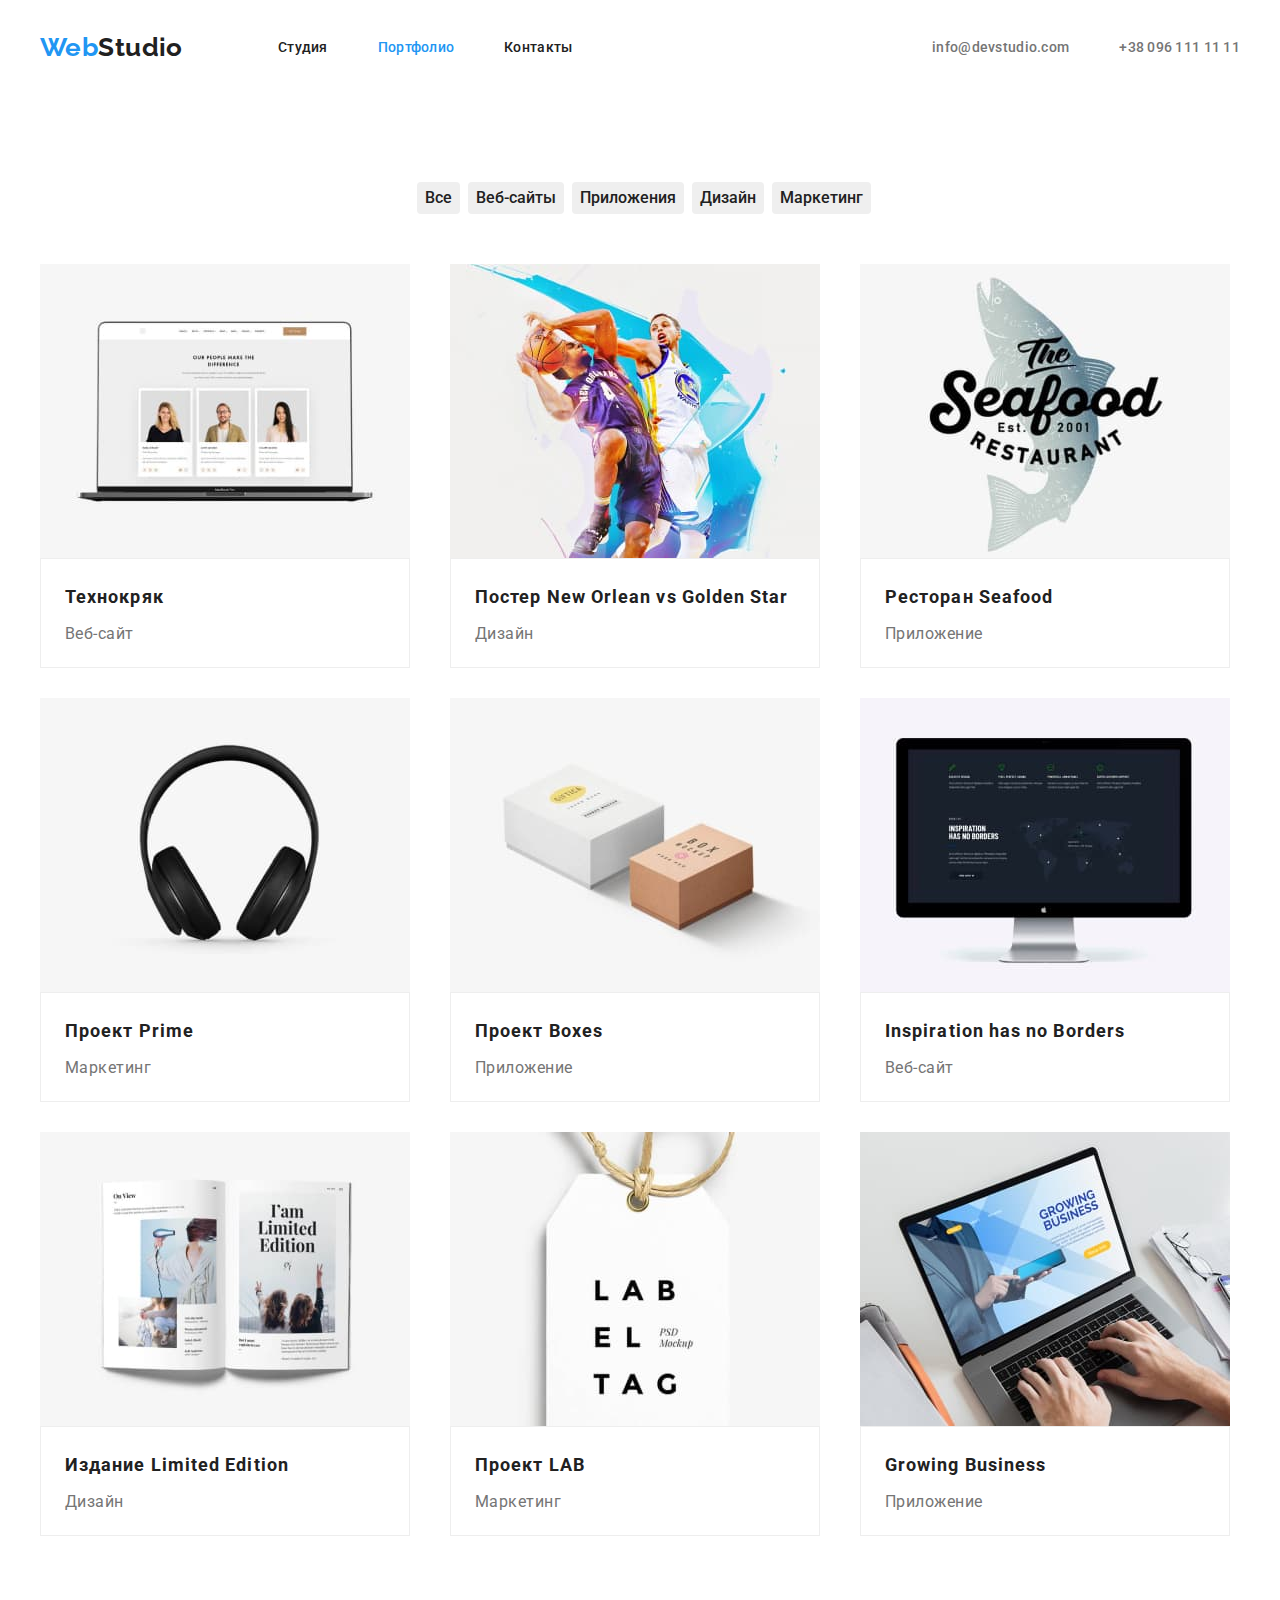
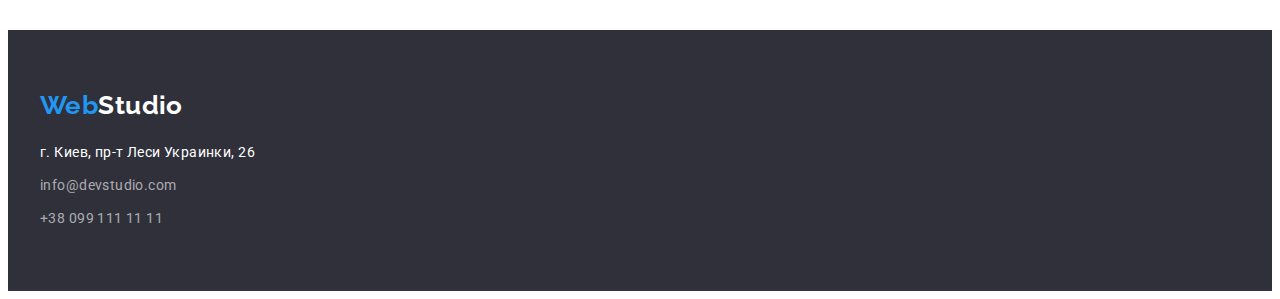
==== portfolio.html @ 16b6916d "changes css and html" ====
<!DOCTYPE html>
<html lang="ru">
  <head>
    <meta charset="utf-8" />
    <meta name="viewport" content="widht=device-widht, initial-scale=1.0" />
    <title>Document</title>
    <link rel="preconnect" href="https://fonts.googleapis.com" />
    <link rel="preconnect" href="https://fonts.gstatic.com" crossorigin />
    <link
      href="https://fonts.googleapis.com/css2?family=Raleway:wght@700&family=Roboto:wght@400;500;700;900&display=swap"
      rel="stylesheet"
    />
    <link
      rel="stylesheet"
      href="https://cdnjs.cloudflare.com/ajax/libs/modern-normalize/1.1.0/modern-normalize.min.css"
      integrity="sha512-wpPYUAdjBVSE4KJnH1VR1HeZfpl1ub8YT/NKx4PuQ5NmX2tKuGu6U/JRp5y+Y8XG2tV+wKQpNHVUX03MfMFn9Q=="
      crossorigin="anonymous"
      referrerpolicy="no-referrer"
    />
    <link rel="stylesheet" href="./css/styles.css" />
  </head>

  <body>
    <!-- Шапка сайта-->
    <header class="header-page">
      <div class="container">
        <div class="box">
          <nav class="header-page-nav">
            <a href="./index.html" class="logo"><span class="accent">Web</span>Studio</a>
            <ul class="site-nav list">
              <li class="list-item"><a href="./index.html" class="link">Студия</a></li>
              <li class="list-item">
                <a href="./portfolio.html" class="link current">Портфолио</a>
              </li>
              <li class="list-item"><a href="" class="link">Контакты</a></li>
            </ul>
          </nav>

          <ul class="contact list">
            <li class="contacts-item">
              <a href="mailto:info@devstudio.com" class="contact-title">info@devstudio.com</a>
            </li>
            <li class="contacts-item">
              <a href="tel:+380991111111" class="contact-title">+38 096 111 11 11</a>
            </li>
          </ul>
        </div>
      </div>
    </header>

    <main>
      <section class="section">
        <div class="container">
          <h1 class="section-title visually-hidden">Наши проекты</h1>
          <ul class="button-primary-list list">
            <li><button type="button" class="button-primary">Все</button></li>
            <li><button type="button" class="button-primary">Веб-сайты</button></li>
            <li><button type="button" class="button-primary">Приложения</button></li>
            <li><button type="button" class="button-primary">Дизайн</button></li>
            <li><button type="button" class="button-primary">Маркетинг</button></li>
          </ul>
          <ul class="projects list">
            <li class="projects-item">
              <a href="" class="projects-link">
                <img src="./images/image.jpg" alt="Ноутбук" width="370" height="294" />
                <div class="projects-class">
                  <h2 class="projects-title">Технокряк</h2>
                  <p class="projects-work">Веб-сайт</p>
                </div>
              </a>
            </li>
            <li class="projects-item">
              <a href="" class="projects-link">
                <img
                  src="./images/image.1.jpg"
                  alt="Двое мужчин играют в баскетбол"
                  width="370"
                  hei
                  ght="294"
                />
                <div class="projects-class">
                  <h2 class="projects-title">Постер New Orlean vs Golden Star</h2>
                  <p class="projects-work">Дизайн</p>
                </div>
              </a>
            </li>
            <li class="projects-item">
              <a href="" class="projects-link">
                <img src="./images/image.2.jpg" alt="Лого ресторана" width="370" height="294" />
                <div class="projects-class">
                  <h2 class="projects-title">Ресторан Seafood</h2>
                  <p class="projects-work">Приложение</p>
                </div>
              </a>
            </li>
            <li class="projects-item">
              <a href="" class="projects-link">
                <img src="./images/image.3.jpg" alt="Наушники" width="370" height="294" />
                <div class="projects-class">
                  <h2 class="projects-title">Проект Prime</h2>
                  <p class="projects-work">Маркетинг</p>
                </div>
              </a>
            </li>
            <li class="projects-item">
              <a href="" class="projects-link">
                <img src="./images/image.4.jpg" alt="Две коробки" width="370" height="294" />
                <div class="projects-class">
                  <h2 class="projects-title">Проект Boxes</h2>
                  <p class="projects-work">Приложение</p>
                </div>
              </a>
            </li>
            <li class="projects-item">
              <a href="" class="projects-link">
                <img src="./images/image.5.jpg" alt="Монитор комп'ютера" width="370" height="294" />
                <div class="projects-class">
                  <h2 class="projects-title">Inspiration has no Borders</h2>
                  <p class="projects-work">Веб-сайт</p>
                </div>
              </a>
            </li>
            <li class="projects-item">
              <a href="" class="projects-link">
                <img src="./images/image.6.jpg" alt="Открытый журнал" width="370" height="294" />
                <div class="projects-class">
                  <h2 class="projects-title">Издание Limited Edition</h2>
                  <p class="projects-work">Дизайн</p>
                </div>
              </a>
            </li>
            <li class="projects-item">
              <a href="" class="projects-link">
                <img src="./images/image.7.jpg" alt="Проект LAB" width="370" height="294" />
                <div class="projects-class">
                  <h2 class="projects-title">Проект LAB</h2>
                  <p class="projects-work">Маркетинг</p>
                </div>
              </a>
            </li>
            <li class="projects-item">
              <a href="" class="projects-link">
                <img src="./images/image.8.jpg" alt="Робота за проектом" width="370" height="294" />
                <div class="projects-class">
                  <h2 class="projects-title">Growing Business</h2>
                  <p class="projects-work">Приложение</p>
                </div>
              </a>
            </li>
          </ul>
        </div>
      </section>
    </main>

    <!-- Футер -->
    <footer class="adress">
      <div class="container">
        <a href="./index.html" class="logo-footer"
          ><span class="accent">Web</span><span class="accent-logo">Studio</span></a
        >
        <address>
          <ul class="contacts list">
            <li class="contact-adress">
              <a
                href="https://goo.gl/maps/pnNfETj2RrLpbSRX6"
                target="_blank"
                rel="nooper noreferrer"
                class="adress-title"
                >г. Киев, пр-т Леси Украинки, 26</a
              >
            </li>
            <li class="contact-adress">
              <a href="mailto:info@devstudio.com" class="contact-item"> info@devstudio.com</a>
            </li>
            <li class="contact-adress">
              <a href="tel:+380991111111" class="contact-item"> +38 099 111 11 11</a>
            </li>
          </ul>
        </address>
      </div>
    </footer>
  </body>
</html>
---- css/styles.css ----
:root {
  --primary-text-color: #757575;
  --title-text-color: #212121;
  --accent-color: #2196f3;
  --primary-white-color: #ffffff;
  --primary-grey-color: #2f303a;
}

.visually-hidden {
  position: absolute;
  white-space: nowrap;
  width: 1px;
  height: 1px;
  overflow: hidden;
  border: 0;
  padding: 0;
  clip: rect(0 0 0 0);
  clip-path: inset(50%);
  margin: -1px;
}

p,
h1,
h2,
h3,
h4,
h5,
h6 {
  margin: 0;
  padding: 0;
}

ul,
ol {
  margin: 0;
  padding-left: 0;
}

img {
  display: block;
  max-width: 100%;
  height: auto;
}

.container {
  width: 1200px;
  margin: 0 auto;
  padding-left: 15px;
  padding-right: 15px;
  /* outline: 2px solid red; */
}

.box {
  display: flex;
  align-items: center;

  padding-top: 24px;
  padding-bottom: 25px;
}

body {
  background-color: var(--primary-white-color);
  color: var(--primary-text-color);
  font-family: 'Roboto', sans-serif;
  font-size: 14px;
  letter-spacing: 0.03em;
}

.list {
  list-style: none;
}

/* логотип */
.logo {
  color: var(--title-text-color);
  font-family: 'Raleway', sans-serif;
  font-weight: 700;
  text-decoration: none;
  font-size: 26px;
  line-height: 1.19;

  min-width: 145px;
  height: 31px;
  margin-right: 93px;
}

.logo-footer {
  color: var(--title-text-color);
  font-family: 'Raleway', sans-serif;
  font-weight: 700;
  text-decoration: none;
  font-size: 26px;
  line-height: 1.19;
  min-width: 145px;
  height: 31px;
}

.accent {
  color: var(--accent-color);
}
.accent-logo {
  color: var(--primary-white-color);
}

/* header */

.header-page {
  display: flex;
  align-items: center;
}

.header-page-nav {
  display: flex;
  align-items: center;
}

.site-nav {
  display: flex;
}

.site-nav:not(:last-child) {
  margin-left: 50px;
}

.site-nav .link {
  color: var(--title-text-color);
  font-family: 'Roboto', sans-serif;
  font-weight: 500;
  font-size: 14px;
  line-height: 1.14;
  text-decoration: none;
  letter-spacing: 0.02em;
}

.site-nav .link:hover,
.site-nav .link:focus {
  color: var(--accent-color);
}

.site-nav .link.current {
  color: var(--accent-color);
}

.list-item:not(:last-child) {
  margin-right: 50px;
}

/* hero */

.hero {
  background-color: var(--primary-grey-color);
  text-align: center;
  padding-top: 200px;
  padding-bottom: 200px;
}

.hero-title {
  color: var(--primary-white-color);
  font-family: 'Roboto', sans-serif;
  font-weight: 900;
  font-size: 44px;
  line-height: 1.36;
  letter-spacing: 0.06em;
  text-align: center;
  max-width: 696px;
  height: 120px;
  margin-left: auto;
  margin-right: auto;
  margin-bottom: 30px;
  text-transform: uppercase;
}

.section {
  padding-top: 94px;
  padding-bottom: 94px;
}
.section-title {
  color: var(--title-text-color);
  font-family: 'Roboto', sans-serif;
  font-weight: 700;
  font-size: 36px;
  line-height: 1.17;
  letter-spacing: 0.03em;
  text-align: center;
  margin-right: auto;
  margin-left: auto;
  margin-bottom: 50px;
}

.gallery {
  display: flex;
  margin-left: -30px;
}

.gallery-item {
  width: calc((100% - 90px) / 3);
  margin-left: 30px;
}

/* work */
.work-title {
  color: var(--title-text-color);
  font-family: 'Roboto', sans-serif;
  font-weight: 700;
  font-size: 14px;
  line-height: 1.14;
  letter-spacing: 0.03em;
  text-transform: uppercase;
  max-width: 270px;
  margin-bottom: 10px;
}

.work-list {
  display: flex;
  align-items: center;
}

.work-item:not(:last-child) {
  margin-right: 30px;
}

p {
  font-family: 'Roboto' sans-serif;
  font-size: 14px;
  line-height: 1.71;
  letter-spacing: 0.03em;
  text-align: left;
  max-width: 270px;
  height: 75px;
}

/* projects */
.projects {
  display: flex;
  flex-wrap: wrap;

  margin-left: -30px;
  margin-top: -30px;
}
.projects-link {
  color: var(--primary-text-color);
  text-decoration: none;
  font-family: 'Roboto';
  font-size: 16px;
  line-height: 1.88;
  letter-spacing: 0.03em;
  box-sizing: border-box;
}

.projects-title {
  color: var(--title-text-color);
  font-family: 'Roboto', sans-serif;
  font-weight: 700;
  font-size: 18px;
  line-height: 2;
  letter-spacing: 0.06em;
  margin-bottom: 4px;
}

.projects-work {
  font-family: 'Roboto' sans-serif;
  color: var(--primary-text-color);
  font-size: 16px;
  line-height: 1.88;
  letter-spacing: 0.03em;
}

.projects-class {
  padding-top: 20px;
  padding-right: 24px;
  padding-bottom: 20px;
  padding-left: 24px;
  box-sizing: border-box;
  border: 1px solid #eeeeee;
  height: 110px;
  width: 370px;
}

.projects-item {
  flex-basis: calc(100% / 3 - 30px);
  margin-top: 30px;
  margin-left: 30px;
}

/* button */
.button {
  display: block;
  border-radius: 4px;
  padding: 10px 32px;
  min-width: 200px;
  margin-right: auto;
  margin-left: auto;

  background-color: var(--accent-color);
  color: var(--primary-white-color);

  border-color: transparent;
  font-family: 'Roboto', sans-serif;
  font-weight: 700;
  font-size: 16px;
  line-height: 1.88;
  cursor: pointer;
  text-align: center;
  letter-spacing: 0.06em;
}

.button:hover,
.button:focus {
  color: var(--primary-white-color);
}

.button-primary-list {
  display: flex;
  justify-content: center;
  margin-bottom: 50px;
}

.button-primary {
  color: var(--title-text-color);
  font-family: 'Roboto', sans-serif;
  font-size: 16px;
  font-weight: 500;
  line-height: 1.63;
  text-align: center;
  border-color: transparent;
  border-radius: 4px;
  cursor: pointer;
  margin-left: 8px;
}

.button-primary:hover,
.button-primary:focus {
  background-color: var(--accent-color);
  color: var(--primary-white-color);
  border-color: transparent;
}

/* features */

.feature-list {
  display: flex;
  margin-left: -30px;
  text-align: center;
}

.feature-item {
  width: calc((100%-120px) / 4);
  margin-left: 30px;
  background: #ffffff;
  box-shadow: 0px 1px 3px rgba(0, 0, 0, 0.12), 0px 1px 1px rgba(0, 0, 0, 0.14),
    0px 2px 1px rgba(0, 0, 0, 0.2);
  border-radius: 0px 0px 4px 4px;
  height: 368px;
}

.feature {
  background-color: #f5f4fa;
  padding-bottom: 94px;
}

.feature-title {
  color: var(--title-text-color);
  font-family: 'Roboto', sans-serif;
  font-weight: 500;
  font-size: 16px;
  line-height: 1.19;
  letter-spacing: 0.03em;
  margin-top: 30px;
  margin-bottom: 10px;
}

.feature-work {
  font-family: 'Roboto' sans-serif;
  font-size: 16px;
  line-height: 1.19;
  text-align: center;
  letter-spacing: 0.03em;
}

/* contacts */
.contacts-item {
  display: inline-flex;
  align-items: center;
}

.contacts-item:not(:last-child) {
  margin-right: 50px;
}

.adress {
  background-color: var(--primary-grey-color);
  padding-top: 60px;
  padding-bottom: 60px;
}

.contact {
  display: flex;
  margin-left: auto;
}

.contact:not(:last-child) {
  margin-left: 50px;
}

.contact-title {
  color: var(--primary-text-color);
  font-family: 'Roboto', sans-serif;
  font-weight: 500;
  line-height: 1.14;
  font-style: normal;
  text-decoration: none;
  letter-spacing: 0.02em;
}

.contact-item {
  font-family: 'Roboto', sans-serif;
  line-height: 1.71;
  letter-spacing: 0.03em;
  color: rgba(255, 255, 255, 0.6);
  text-decoration: none;
  font-style: normal;
}

.contact-adress:not(:last-child) {
  margin-bottom: 9px;
}
.contact-title:hover,
.contact-item:hover,
.adress-title:hover {
  color: var(--accent-color);
}

.adress-title {
  color: var(--primary-white-color);
  font-family: 'Roboto', sans-serif;
  line-height: 1.71;
  font-style: normal;
  text-decoration: none;
}

.contacts {
  margin-top: 20px;
}
/* цвет основного текста: #212121;
вторичный цвет текста:#757575 ;
цвет h1:#FFFFFF;
цвет контактов в футере: #FFFFFF99 ? 60%   rgba(255, 255, 255, 0.6);
акцент: #2196f3;
цвет фона: #ffffff;
цвет торичного фона: #f5f4fa; */
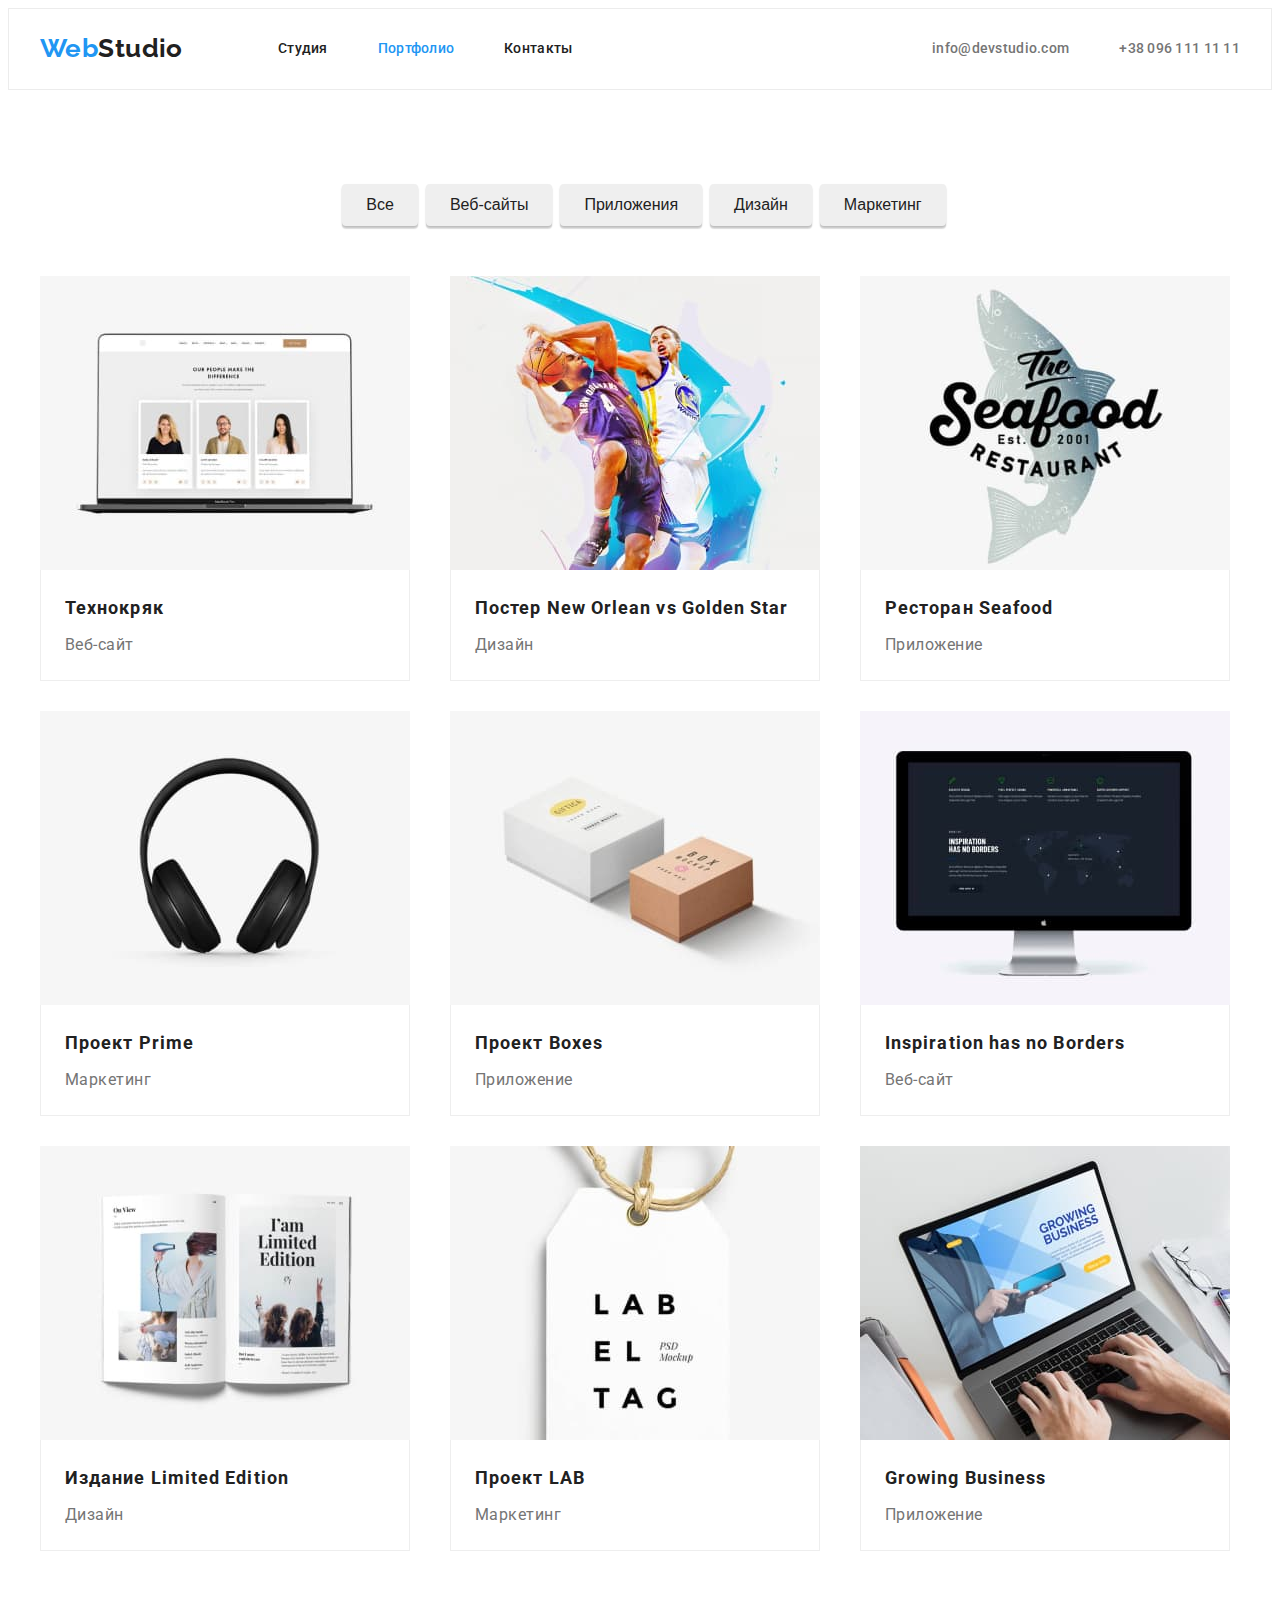
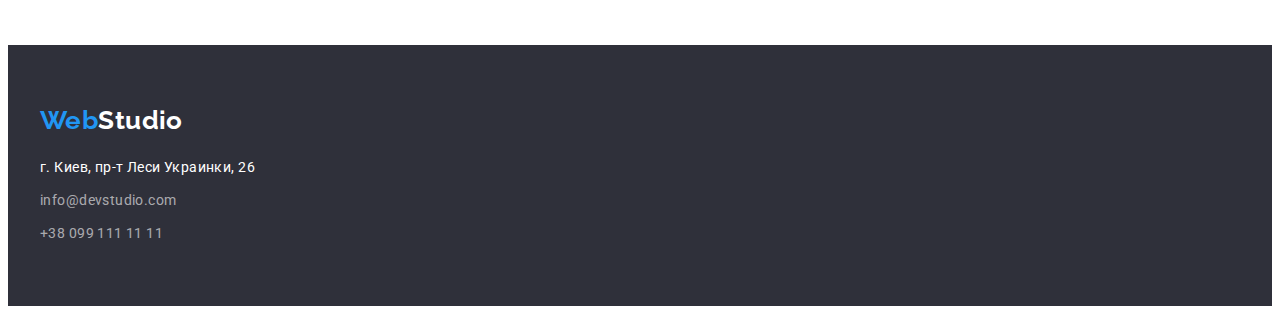
==== commit 551aa42e: "changes files - css" ====
--- a/portfolio.html
+++ b/portfolio.html
@@ -22,7 +22,7 @@
 
   <body>
     <!-- Шапка сайта-->
-    <header class="header-page">
+    <header class="header-page border">
       <div class="container">
         <div class="box">
           <nav class="header-page-nav">
--- a/css/styles.css
+++ b/css/styles.css
@@ -124,7 +124,6 @@
 
 .site-nav .link {
   color: var(--title-text-color);
-  font-family: 'Roboto', sans-serif;
   font-weight: 500;
   font-size: 14px;
   line-height: 1.14;
@@ -145,6 +144,10 @@
   margin-right: 50px;
 }
 
+.border {
+  border: 1px solid #ececec;
+}
+
 /* hero */
 
 .hero {
@@ -156,7 +159,6 @@
 
 .hero-title {
   color: var(--primary-white-color);
-  font-family: 'Roboto', sans-serif;
   font-weight: 900;
   font-size: 44px;
   line-height: 1.36;
@@ -176,7 +178,6 @@
 }
 .section-title {
   color: var(--title-text-color);
-  font-family: 'Roboto', sans-serif;
   font-weight: 700;
   font-size: 36px;
   line-height: 1.17;
@@ -187,6 +188,10 @@
   margin-bottom: 50px;
 }
 
+.section-gallery {
+  padding-top: 0;
+}
+
 .gallery {
   display: flex;
   margin-left: -30px;
@@ -200,7 +205,6 @@
 /* work */
 .work-title {
   color: var(--title-text-color);
-  font-family: 'Roboto', sans-serif;
   font-weight: 700;
   font-size: 14px;
   line-height: 1.14;
@@ -220,13 +224,10 @@
 }
 
 p {
-  font-family: 'Roboto' sans-serif;
   font-size: 14px;
   line-height: 1.71;
   letter-spacing: 0.03em;
   text-align: left;
-  max-width: 270px;
-  height: 75px;
 }
 
 /* projects */
@@ -240,7 +241,6 @@
 .projects-link {
   color: var(--primary-text-color);
   text-decoration: none;
-  font-family: 'Roboto';
   font-size: 16px;
   line-height: 1.88;
   letter-spacing: 0.03em;
@@ -249,7 +249,6 @@
 
 .projects-title {
   color: var(--title-text-color);
-  font-family: 'Roboto', sans-serif;
   font-weight: 700;
   font-size: 18px;
   line-height: 2;
@@ -258,7 +257,6 @@
 }
 
 .projects-work {
-  font-family: 'Roboto' sans-serif;
   color: var(--primary-text-color);
   font-size: 16px;
   line-height: 1.88;
@@ -271,8 +269,9 @@
   padding-bottom: 20px;
   padding-left: 24px;
   box-sizing: border-box;
-  border: 1px solid #eeeeee;
-  height: 110px;
+  border-left: 1px solid #eeeeee;
+  border-right: 1px solid #eeeeee;
+  border-bottom: 1px solid #eeeeee;
   width: 370px;
 }
 
@@ -295,7 +294,6 @@
   color: var(--primary-white-color);
 
   border-color: transparent;
-  font-family: 'Roboto', sans-serif;
   font-weight: 700;
   font-size: 16px;
   line-height: 1.88;
@@ -317,7 +315,6 @@
 
 .button-primary {
   color: var(--title-text-color);
-  font-family: 'Roboto', sans-serif;
   font-size: 16px;
   font-weight: 500;
   line-height: 1.63;
@@ -326,6 +323,9 @@
   border-radius: 4px;
   cursor: pointer;
   margin-left: 8px;
+  padding: 6px 22px;
+  box-shadow: 0px 3px 1px rgba(0, 0, 0, 0.1), 0px 1px 2px rgba(0, 0, 0, 0.08),
+    0px 2px 2px rgba(0, 0, 0, 0.12);
 }
 
 .button-primary:hover,
@@ -350,7 +350,6 @@
   box-shadow: 0px 1px 3px rgba(0, 0, 0, 0.12), 0px 1px 1px rgba(0, 0, 0, 0.14),
     0px 2px 1px rgba(0, 0, 0, 0.2);
   border-radius: 0px 0px 4px 4px;
-  height: 368px;
 }
 
 .feature {
@@ -360,7 +359,6 @@
 
 .feature-title {
   color: var(--title-text-color);
-  font-family: 'Roboto', sans-serif;
   font-weight: 500;
   font-size: 16px;
   line-height: 1.19;
@@ -370,11 +368,11 @@
 }
 
 .feature-work {
-  font-family: 'Roboto' sans-serif;
   font-size: 16px;
   line-height: 1.19;
   text-align: center;
   letter-spacing: 0.03em;
+  margin-bottom: 30px;
 }
 
 /* contacts */
@@ -404,7 +402,6 @@
 
 .contact-title {
   color: var(--primary-text-color);
-  font-family: 'Roboto', sans-serif;
   font-weight: 500;
   line-height: 1.14;
   font-style: normal;
@@ -413,7 +410,6 @@
 }
 
 .contact-item {
-  font-family: 'Roboto', sans-serif;
   line-height: 1.71;
   letter-spacing: 0.03em;
   color: rgba(255, 255, 255, 0.6);
@@ -432,7 +428,6 @@
 
 .adress-title {
   color: var(--primary-white-color);
-  font-family: 'Roboto', sans-serif;
   line-height: 1.71;
   font-style: normal;
   text-decoration: none;
